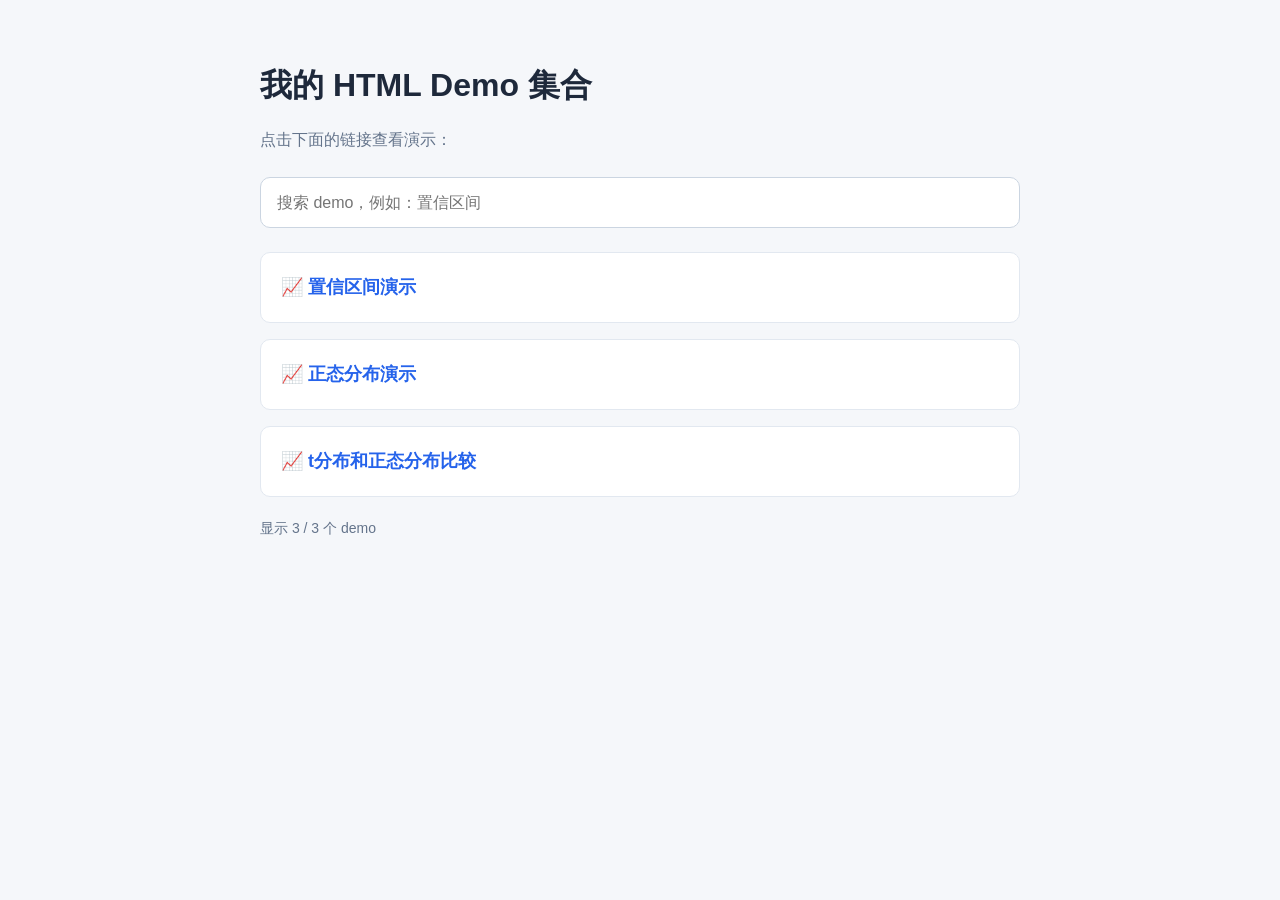
==== index.html @ 097b9e38 "Update index.html" ====
<!DOCTYPE html>
<html lang="zh-CN">
<head>
  <meta charset="UTF-8">
  <meta name="viewport" content="width=device-width, initial-scale=1.0">
  <title>我的 HTML Demo 集合</title>
  <link rel="stylesheet" href="./style.css">
<script src="./script.js" defer></script>

</head>
<body>
  <h1>我的 HTML Demo 集合</h1>
  <p>点击下面的链接查看演示：</p>

  <a href="./confidence-interval/">📈 置信区间演示</a>
  <a href="./normal-distribution/">📈 正态分布演示</a>
  <a href="./t-vs-z/">📈 t分布和正态分布比较</a>
  
</body>
</html>
---- style.css ----
* {
  box-sizing: border-box;
}

body {
  max-width: 800px;
  margin: 60px auto;
  padding: 0 20px 40px;
  font-family: -apple-system, BlinkMacSystemFont, "Segoe UI",
    "Microsoft YaHei", sans-serif;
  background: #f5f7fa;
  color: #333;
  line-height: 1.6;
}

h1 {
  margin-bottom: 12px;
  color: #1e293b;
  font-size: 32px;
}

p {
  margin-bottom: 24px;
  color: #64748b;
}

/* 搜索框由 script.js 自动添加 */
#demo-search {
  display: block;
  width: 100%;
  margin-bottom: 24px;
  padding: 12px 16px;
  border: 1px solid #cbd5e1;
  border-radius: 10px;
  background: white;
  font: inherit;
}

#demo-search:focus {
  outline: 2px solid #2563eb;
  outline-offset: 2px;
}

/* 导航链接 */
a {
  display: block;
  margin: 16px 0;
  padding: 20px;
  border: 1px solid #e2e8f0;
  border-radius: 10px;
  background: white;
  color: #2563eb;
  font-size: 18px;
  font-weight: 600;
  text-decoration: none;
  transition: background-color 0.2s, border-color 0.2s;
}

a:hover {
  border-color: #93c5fd;
  background: #e8efff;
}

a:focus-visible {
  outline: 2px solid #2563eb;
  outline-offset: 3px;
}

/* 确保筛选后隐藏的链接不会被 display: block 覆盖 */
a[hidden] {
  display: none;
}

#search-status {
  margin-top: 20px;
  color: #64748b;
  font-size: 14px;
}

@media (max-width: 600px) {
  body {
    margin: 30px auto;
    padding: 0 16px 30px;
  }

  h1 {
    font-size: 26px;
  }

  a {
    padding: 16px;
    font-size: 16px;
  }
}
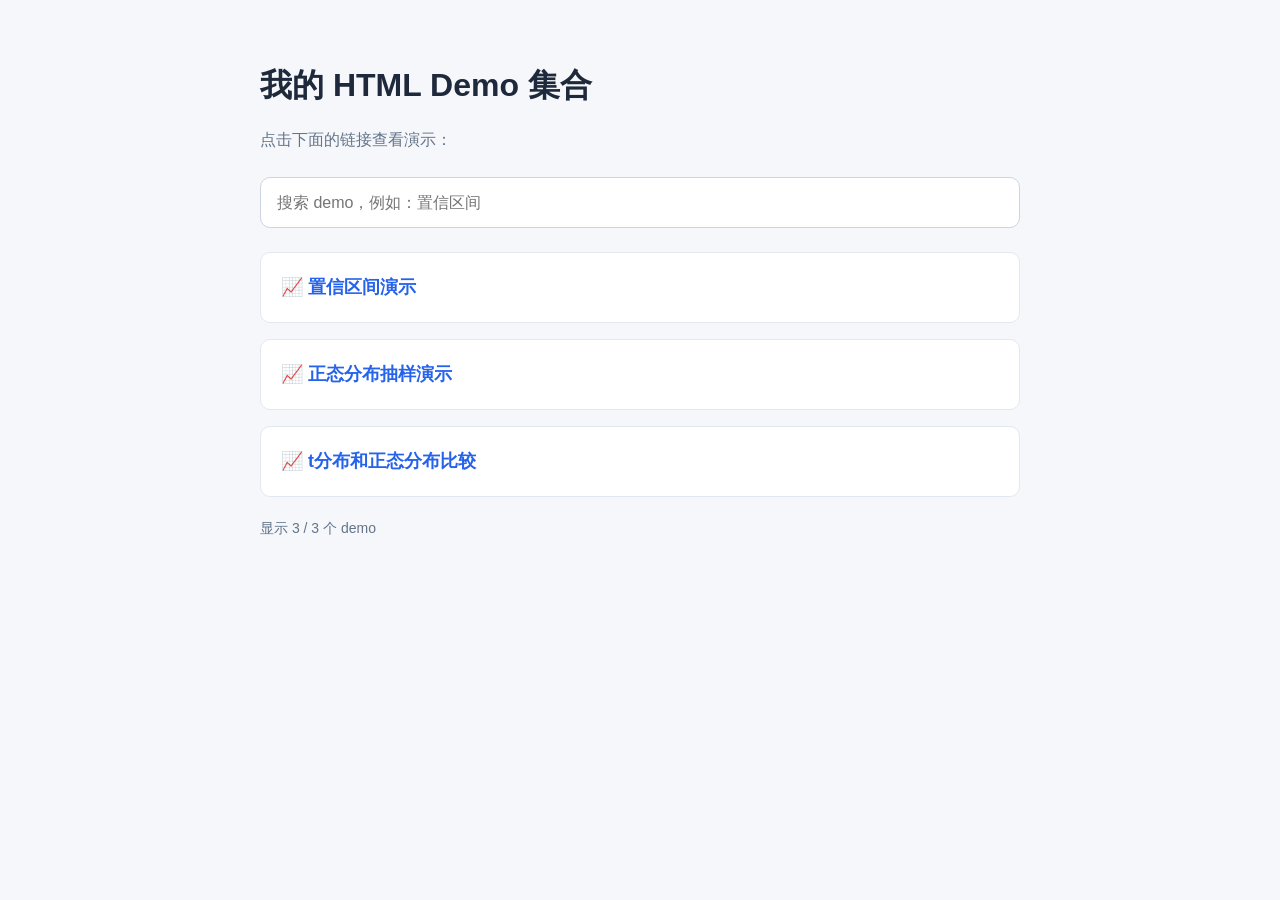
==== commit 006142de: "update index.html" ====
--- a/index.html
+++ b/index.html
@@ -13,7 +13,7 @@
   <p>点击下面的链接查看演示：</p>
 
   <a href="./confidence-interval/">📈 置信区间演示</a>
-  <a href="./normal-distribution/">📈 正态分布演示</a>
+  <a href="./normal-distribution/">📈 正态分布抽样演示</a>
   <a href="./t-vs-z/">📈 t分布和正态分布比较</a>
   
 </body>
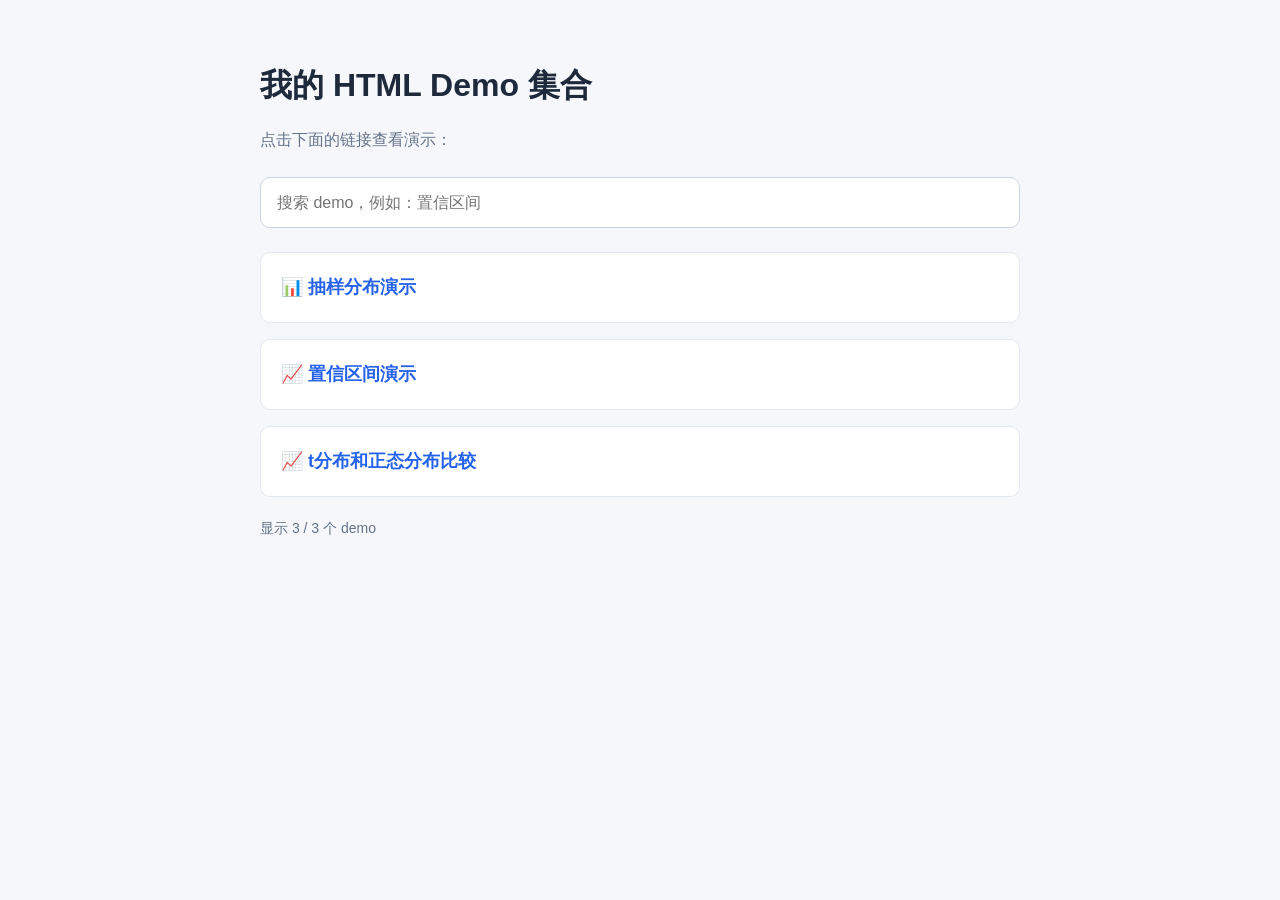
==== commit fdc08cac: "update index.html" ====
--- a/index.html
+++ b/index.html
@@ -11,9 +11,8 @@
 <body>
   <h1>我的 HTML Demo 集合</h1>
   <p>点击下面的链接查看演示：</p>
-
+  <a href="./sampling-distribution/">📊 抽样分布演示</a>
   <a href="./confidence-interval/">📈 置信区间演示</a>
-  <a href="./normal-distribution/">📈 正态分布抽样演示</a>
   <a href="./t-vs-z/">📈 t分布和正态分布比较</a>
   
 </body>
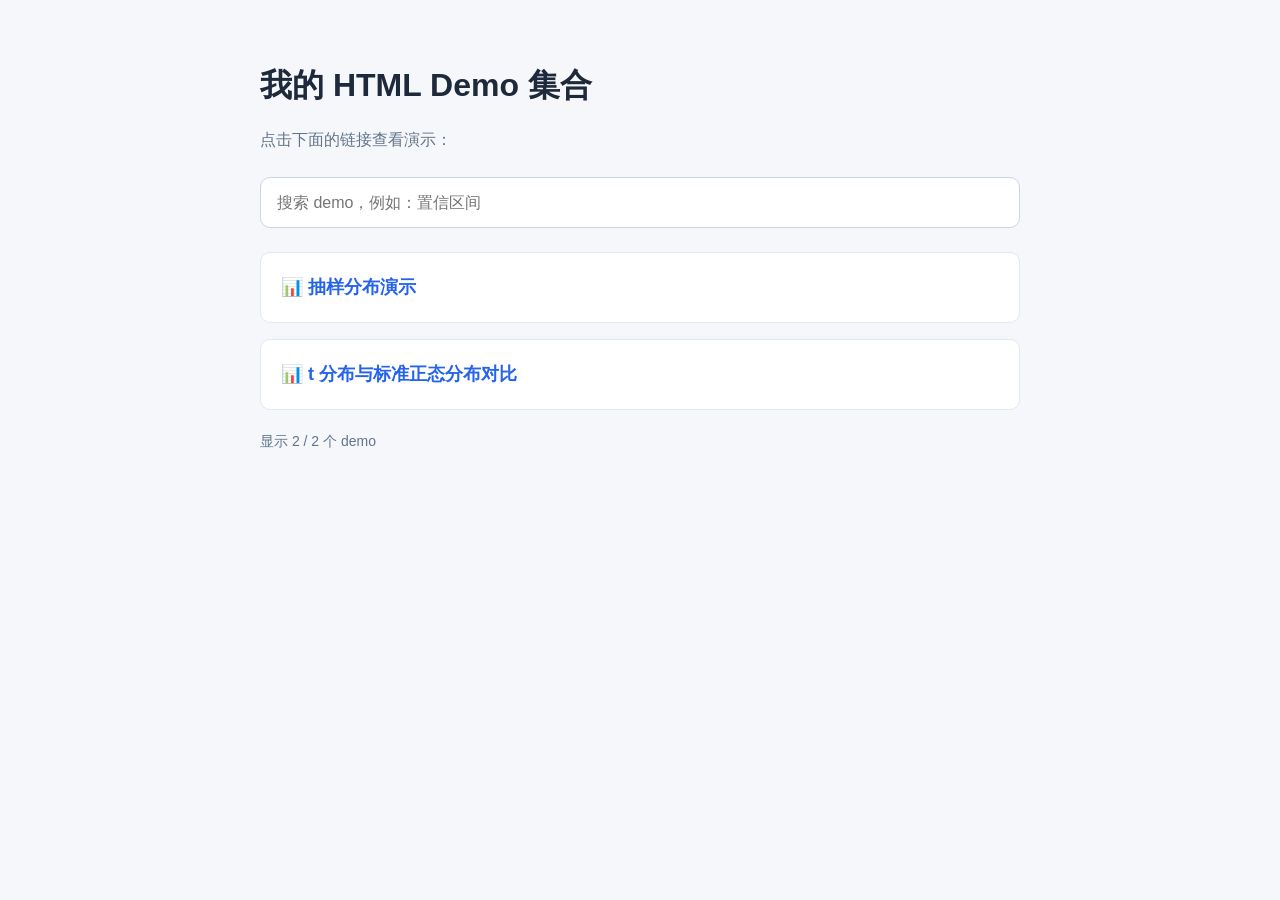
==== commit 6a95b065: "update index.html" ====
--- a/index.html
+++ b/index.html
@@ -12,8 +12,7 @@
   <h1>我的 HTML Demo 集合</h1>
   <p>点击下面的链接查看演示：</p>
   <a href="./sampling-distribution/">📊 抽样分布演示</a>
-  <a href="./confidence-interval/">📈 置信区间演示</a>
-  <a href="./t-vs-z/">📈 t分布和正态分布比较</a>
+  <a href="./t-vs-normal/">📊 t 分布与标准正态分布对比</a>
   
 </body>
 </html>
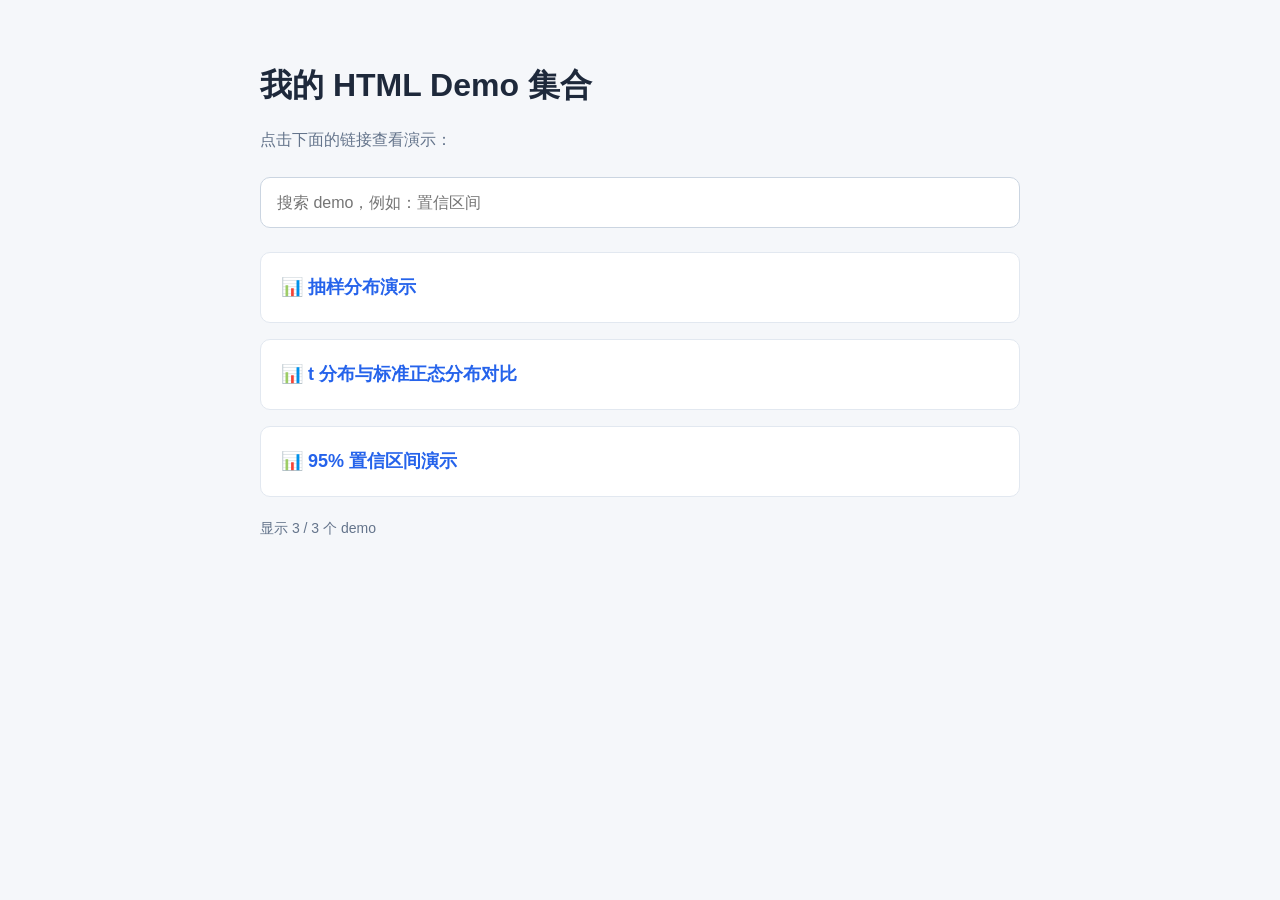
==== commit 517ad8c2: "update index.html" ====
--- a/index.html
+++ b/index.html
@@ -13,6 +13,7 @@
   <p>点击下面的链接查看演示：</p>
   <a href="./sampling-distribution/">📊 抽样分布演示</a>
   <a href="./t-vs-normal/">📊 t 分布与标准正态分布对比</a>
-  
+  <a href="./confidence-interval/">📊 95% 置信区间演示</a>
+
 </body>
 </html>
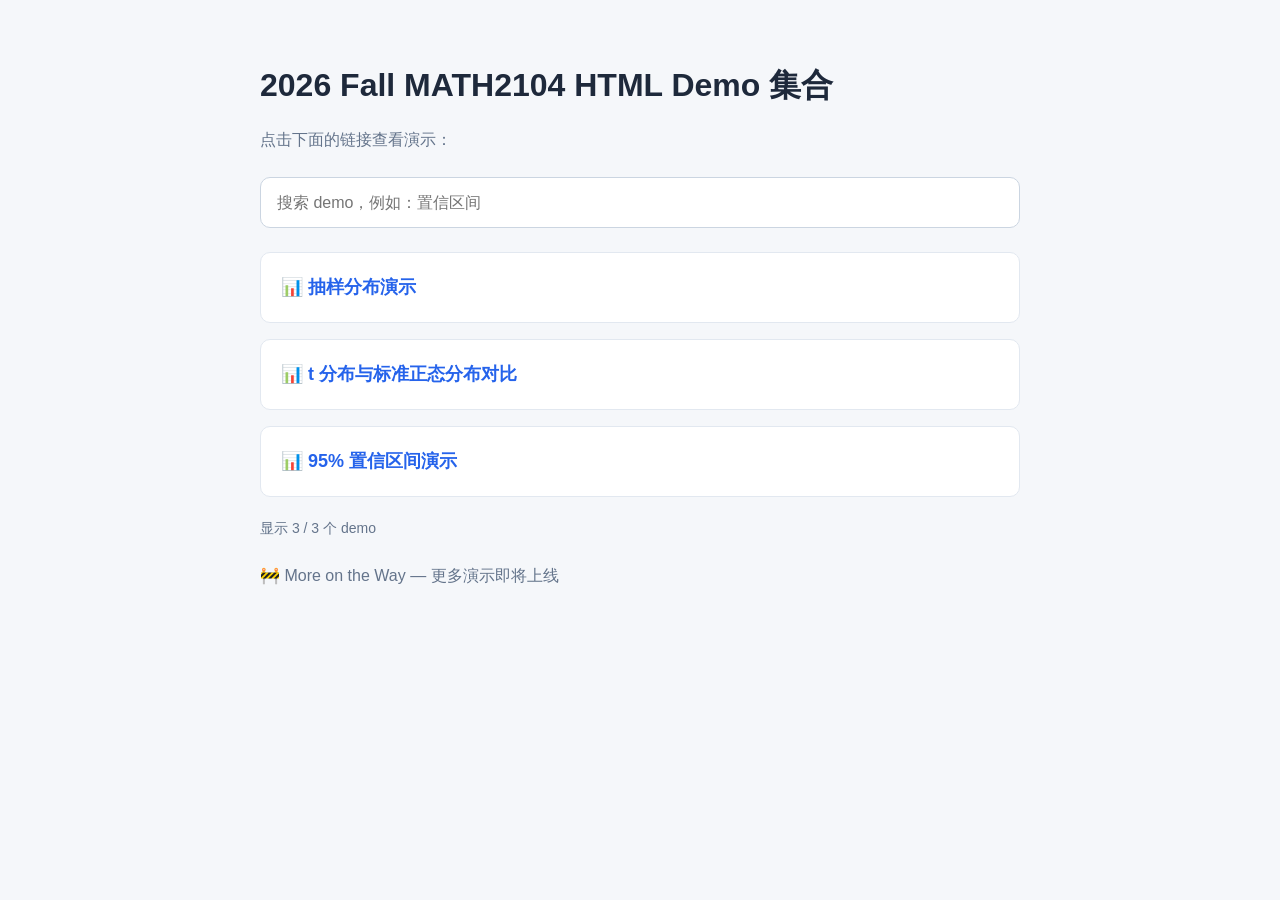
==== commit 542913df: "update index.html" ====
--- a/index.html
+++ b/index.html
@@ -9,11 +9,11 @@
 
 </head>
 <body>
-  <h1>我的 HTML Demo 集合</h1>
+  <h1>2026 Fall MATH2104 HTML Demo 集合</h1>
   <p>点击下面的链接查看演示：</p>
-  <a href="./sampling-distribution/">📊 抽样分布演示</a>
+  <a href="./normal-distribution/">📊 抽样分布演示</a>
   <a href="./t-vs-normal/">📊 t 分布与标准正态分布对比</a>
   <a href="./confidence-interval/">📊 95% 置信区间演示</a>
-
+  <p>🚧 More on the Way — 更多演示即将上线</p>
 </body>
 </html>
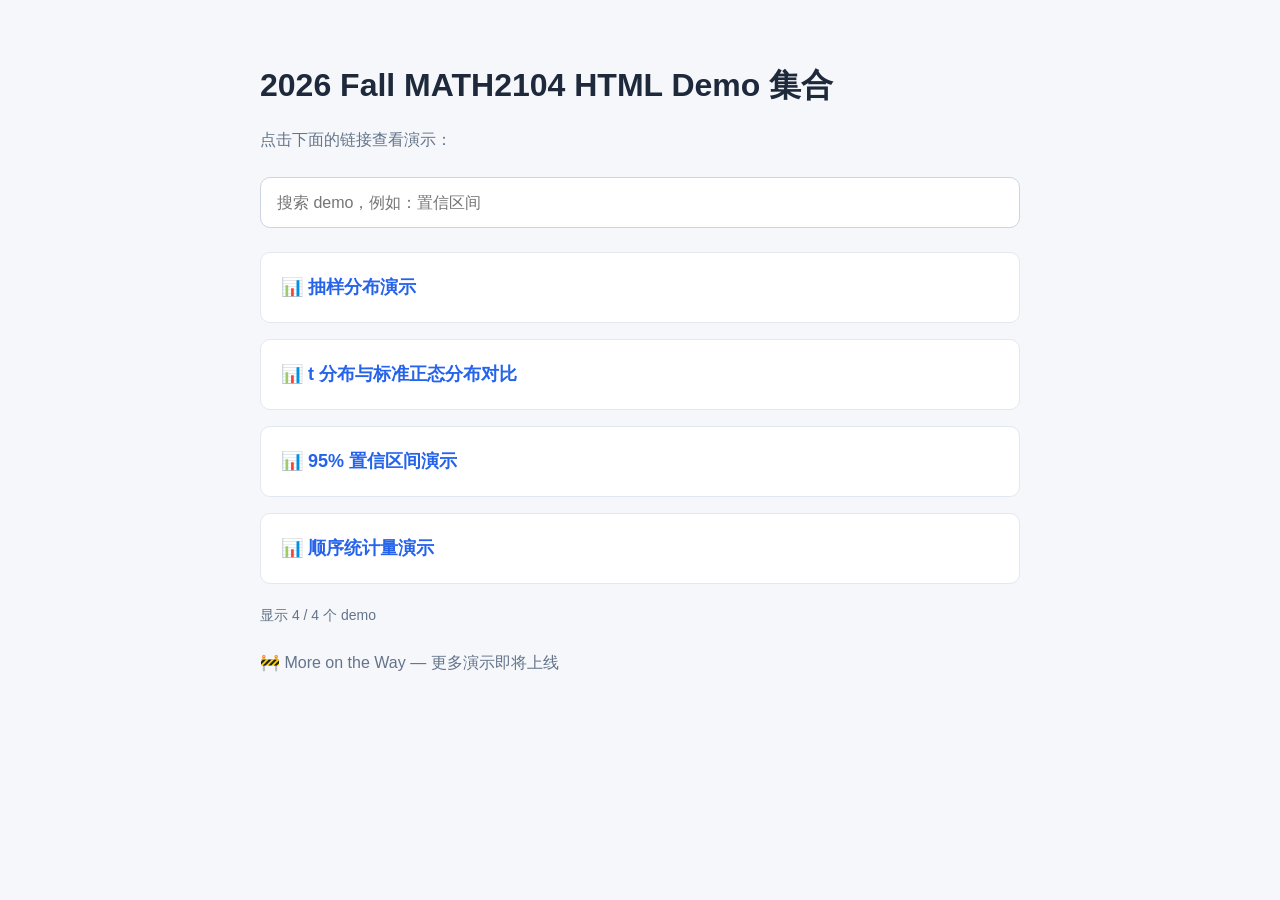
==== commit 441bcf7a: "update index.html" ====
--- a/index.html
+++ b/index.html
@@ -14,6 +14,7 @@
   <a href="./normal-distribution/">📊 抽样分布演示</a>
   <a href="./t-vs-normal/">📊 t 分布与标准正态分布对比</a>
   <a href="./confidence-interval/">📊 95% 置信区间演示</a>
+  <a href="./order_statistics/">📊 顺序统计量演示</a>
   <p>🚧 More on the Way — 更多演示即将上线</p>
 </body>
 </html>
